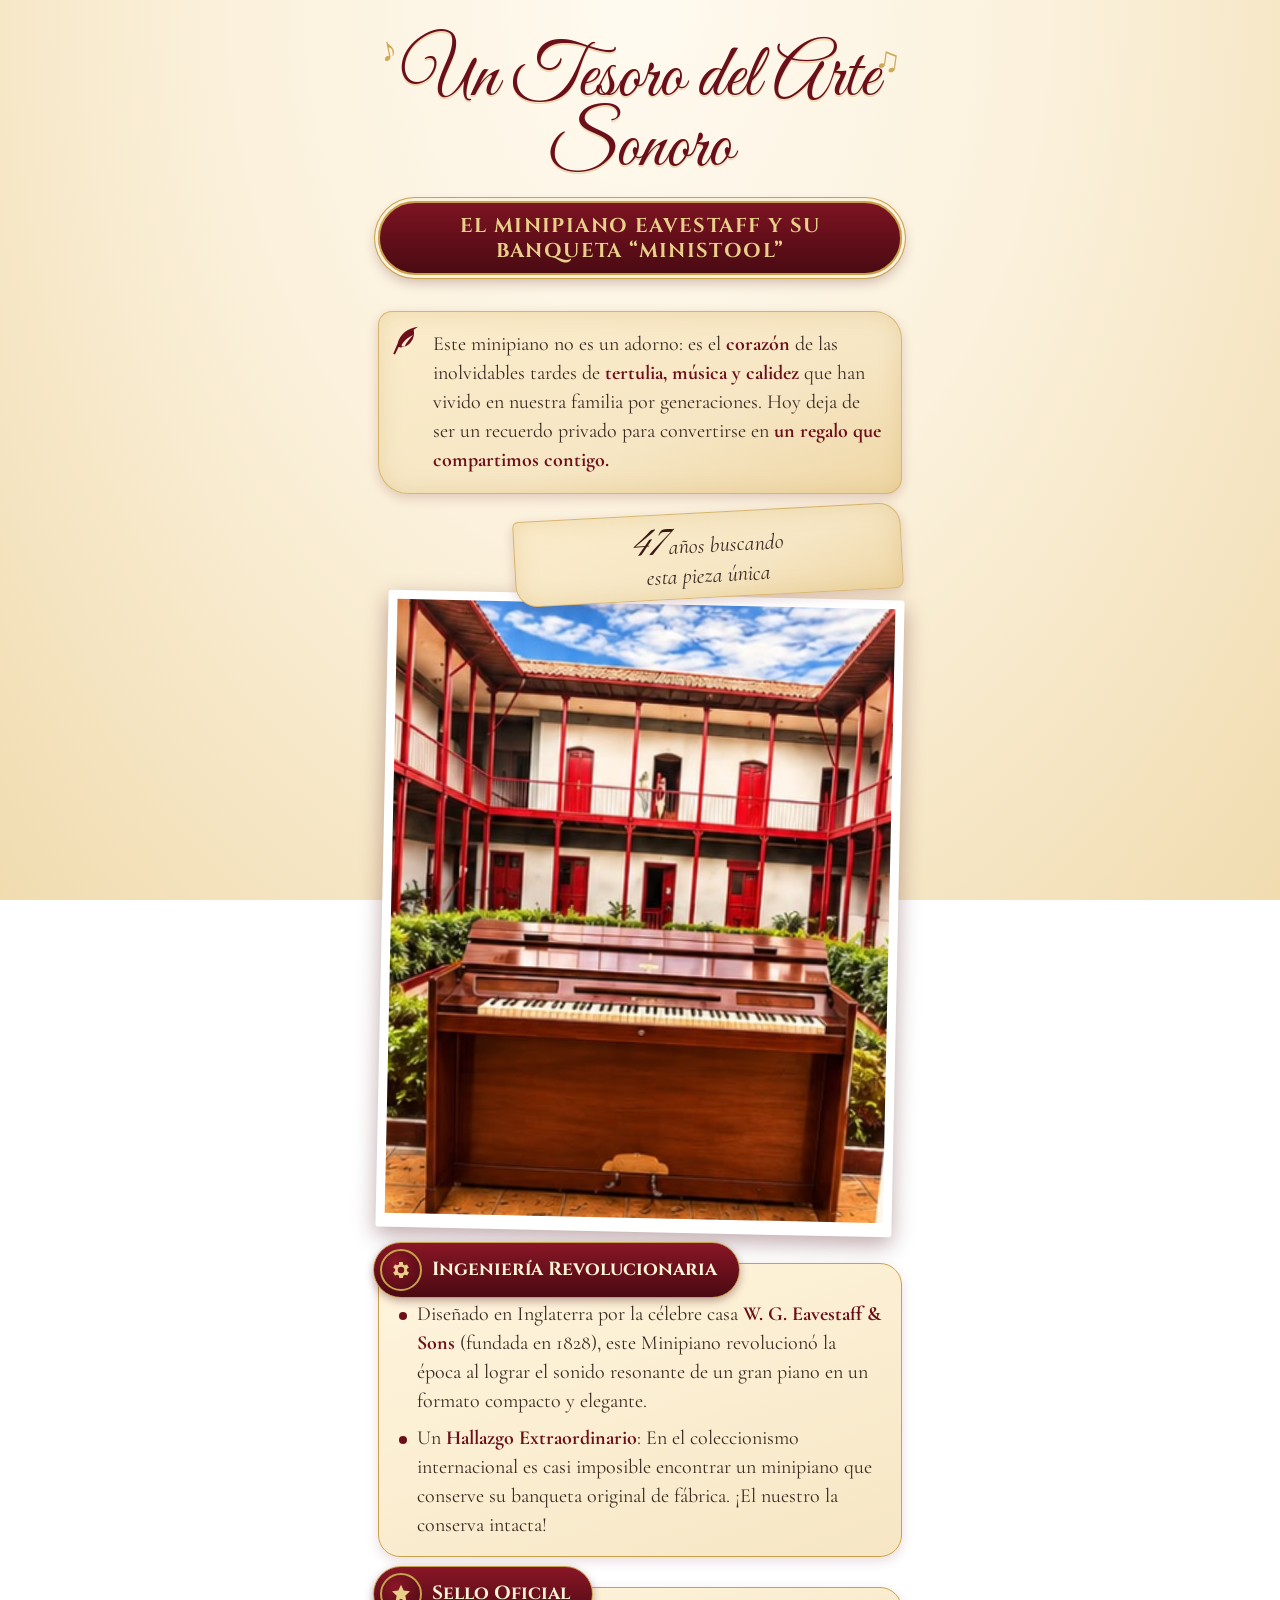
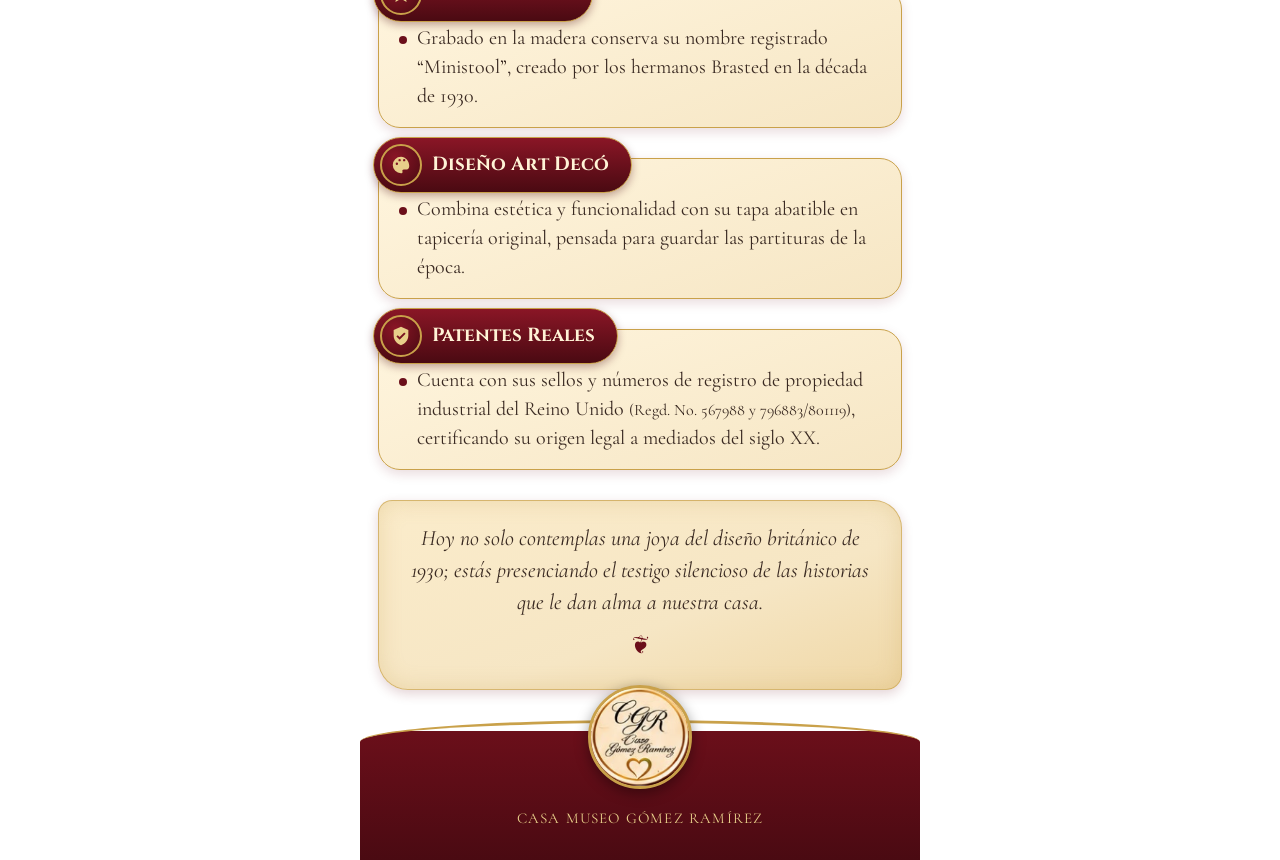
==== piezas/minipiano-eavestaff/index.html @ 602371cf "Añade página del minipiano Eavestaff, Plan.md y QR.md Co-Authored-By: Claude Sonnet 5.5 <noreply@ant" ====
<!doctype html>
<html lang="es">
<head>
<meta charset="utf-8">
<meta name="viewport" content="width=device-width,initial-scale=1,viewport-fit=cover">
<title>Un Tesoro del Arte Sonoro · Minipiano Eavestaff · Casa Museo Gómez Ramírez</title>
<meta name="description" content="El minipiano Eavestaff y su banqueta “Ministool”: 47 años buscando esta pieza única. Casa Museo Gómez Ramírez.">
<meta name="theme-color" content="#6b0f1a">
<meta property="og:title" content="Un Tesoro del Arte Sonoro · Minipiano Eavestaff">
<meta property="og:description" content="47 años buscando esta pieza única. Casa Museo Gómez Ramírez.">
<meta property="og:image" content="foto.png">
<link rel="preconnect" href="https://fonts.googleapis.com">
<link rel="preconnect" href="https://fonts.gstatic.com" crossorigin>
<link href="https://fonts.googleapis.com/css2?family=Cinzel:wght@600;700&family=Cormorant+Garamond:ital,wght@0,500;0,600;1,500;1,600&family=Great+Vibes&display=swap" rel="stylesheet">
<link rel="stylesheet" href="../../assets/estilo.css">
</head>
<body>
<main class="pagina">

  <header class="cabecera">
    <h1 class="titulo">Un Tesoro del Arte Sonoro</h1>
    <span class="subtitulo">El minipiano Eavestaff y su banqueta “Ministool”</span>
  </header>

  <section class="perga intro">
    <svg class="pluma" viewBox="0 0 24 24" fill="currentColor" aria-hidden="true"><path d="M20.5 2C13 3 7.5 7.5 6 14l-3 7 1.2.5 2.6-5.2c1 .3 2 .3 3.2 0 5-1.3 8.5-6 7.5-12.3zM9 14.5c2-3 5-5.4 8-6.7-2.3 2.6-4.5 5-6 8-.7.1-1.4.1-2 0z"/></svg>
    <p>Este minipiano no es un adorno: es el <strong>corazón</strong> de las inolvidables tardes de <strong>tertulia, música y calidez</strong> que han vivido en nuestra familia por generaciones. Hoy deja de ser un recuerdo privado para convertirse en <strong>un regalo que compartimos contigo.</strong></p>
  </section>

  <div class="perga sello-años"><b>47</b> años buscando<br>esta pieza única</div>
  <figure class="foto">
    <img src="foto.png" width="385" height="475" alt="Minipiano Eavestaff de madera color caoba en el patio de la Casa Museo Gómez Ramírez, con balcones rojos al fondo">
  </figure>

  <section class="tarjeta">
    <h2><span class="icono"><svg viewBox="0 0 24 24" aria-hidden="true"><path d="M19.4 13a7.7 7.7 0 0 0 0-2l2.1-1.6-2-3.5-2.5 1a7.6 7.6 0 0 0-1.7-1L15 3.3h-4L10.700 5.900a7.600 7.600 0 0 0-1.700 1l-2.500-1-2 3.500L6.600 11a7.700 7.700 0 0 0 0 2l-2.100 1.600 2 3.500 2.500-1a7.600 7.600 0 0 0 1.700 1l.4 2.600h4l.4-2.600a7.600 7.600 0 0 0 1.700-1l2.500 1 2-3.500zM13 15.500a3.500 3.500 0 1 1 0-7 3.500 3.500 0 0 1 0 7z" transform="translate(-1 0)"/></svg></span>Ingeniería Revolucionaria</h2>
    <ul>
      <li>Diseñado en Inglaterra por la célebre casa <strong>W. G. Eavestaff &amp; Sons</strong> (fundada en 1828), este Minipiano revolucionó la época al lograr el sonido resonante de un gran piano en un formato compacto y elegante.</li>
      <li>Un <strong>Hallazgo Extraordinario</strong>: En el coleccionismo internacional es casi imposible encontrar un minipiano que conserve su banqueta original de fábrica. ¡El nuestro la conserva intacta!</li>
    </ul>
  </section>

  <section class="tarjeta">
    <h2><span class="icono"><svg viewBox="0 0 24 24" aria-hidden="true"><path d="M12 2l2.900 6.300 6.900.8-5.100 4.700 1.400 6.800L12 17.100 5.900 20.600l1.400-6.800L2.200 9.100l6.900-.8z"/></svg></span>Sello Oficial</h2>
    <ul>
      <li>Grabado en la madera conserva su nombre registrado “Ministool”, creado por los hermanos Brasted en la década de 1930.</li>
    </ul>
  </section>

  <section class="tarjeta">
    <h2><span class="icono"><svg viewBox="0 0 24 24" aria-hidden="true"><path d="M12 3a9 9 0 0 0 0 18c1.400 0 2-1 1.600-2-.4-1 .2-2 1.400-2H17a4 4 0 0 0 4-4c0-5-4-10-9-10zM7.500 12a1.300 1.300 0 1 1 0-2.600 1.300 1.300 0 0 1 0 2.600zm3-4a1.300 1.300 0 1 1 0-2.600 1.300 1.300 0 0 1 0 2.600zm5 0a1.300 1.300 0 1 1 0-2.600 1.300 1.300 0 0 1 0 2.600z"/></svg></span>Diseño Art Decó</h2>
    <ul>
      <li>Combina estética y funcionalidad con su tapa abatible en tapicería original, pensada para guardar las partituras de la época.</li>
    </ul>
  </section>

  <section class="tarjeta">
    <h2><span class="icono"><svg viewBox="0 0 24 24" aria-hidden="true"><path d="M12 2L4 5.500v6c0 5 3.400 9.300 8 10.500 4.600-1.200 8-5.500 8-10.500v-6zm-1.500 14L7 12.500l1.400-1.400 2.100 2.100 5-5L17 9.600z"/></svg></span>Patentes Reales</h2>
    <ul>
      <li>Cuenta con sus sellos y números de registro de propiedad industrial del Reino Unido <span class="pequeño">(Regd. No. 567988 y 796883/801119)</span>, certificando su origen legal a mediados del siglo XX.</li>
    </ul>
  </section>

  <section class="perga cierre">
    Hoy no solo contemplas una joya del diseño británico de 1930; estás presenciando el testigo silencioso de las historias que le dan alma a nuestra casa.
  </section>

  <footer class="pie">
    <img src="../../assets/logo-cgr.png" width="136" height="136" alt="Casa Museo Gómez Ramírez">
    <p>Casa Museo Gómez Ramírez</p>
  </footer>
</main>
</body>
</html>
---- assets/estilo.css ----
:root{
  --vino:#6b0f1a; --vino-osc:#4a0a12; --oro:#c9a14a; --oro-cl:#e8cf8a;
  --crema:#fbf1dc; --pergamino:#f6e6c4; --tinta:#3a2a22;
}
*{box-sizing:border-box;margin:0;padding:0}
html{-webkit-text-size-adjust:100%}
body{
  font-family:"Cormorant Garamond","Playfair Display",Georgia,serif;
  font-size:19px;line-height:1.45;color:var(--tinta);
  background:radial-gradient(ellipse at top,#fffaf0 0%,var(--crema) 45%,#f1dcb0 100%) fixed;
  min-height:100vh;overflow-x:hidden;
}
.pagina{max-width:560px;margin:0 auto;padding:0 18px 0;position:relative}

/* Encabezado */
.cabecera{text-align:center;padding:34px 0 18px;position:relative}
.cabecera::before,.cabecera::after{
  content:"♪";position:absolute;color:var(--oro);font-size:34px;opacity:.9}
.cabecera::before{left:2px;top:16px;transform:rotate(-12deg)}
.cabecera::after{content:"♫";right:2px;top:26px;transform:rotate(8deg)}
.titulo{
  font-family:"Great Vibes","Pinyon Script",cursive;font-weight:400;
  font-size:clamp(46px,15vw,74px);line-height:.95;color:var(--vino);
  text-shadow:0 2px 0 rgba(201,161,74,.35);
}
.subtitulo{
  display:block;margin:16px auto 0;padding:10px 16px;
  font-family:"Cinzel","Playfair Display",Georgia,serif;font-weight:700;
  font-size:clamp(14px,4.4vw,20px);letter-spacing:.07em;line-height:1.25;
  color:var(--oro-cl);text-transform:uppercase;
  background:linear-gradient(180deg,#7d1422,var(--vino-osc));
  border:2px solid var(--oro);border-radius:40px;
  box-shadow:0 0 0 3px var(--crema),0 0 0 4px var(--oro),0 6px 14px rgba(74,10,18,.3);
}

/* Pergaminos */
.perga{
  position:relative;background:linear-gradient(160deg,#fbeccb,var(--pergamino) 60%,#efd7a6);
  border:1px solid rgba(201,161,74,.7);border-radius:14px 28px 16px 30px;
  padding:18px 20px;margin:18px 0;
  box-shadow:0 4px 12px rgba(107,15,26,.18),inset 0 0 22px rgba(201,161,74,.25);
}
.perga strong{color:var(--vino)}
.intro{padding-left:54px}
.pluma{position:absolute;left:10px;top:12px;width:34px;height:auto;color:var(--vino)}

/* Foto */
.foto{
  background:#fff;padding:9px 9px 14px;margin:24px 4px 6px;
  box-shadow:0 8px 22px rgba(74,10,18,.35);transform:rotate(1.2deg);
  border-radius:3px;position:relative;
}
.foto img{display:block;width:100%;height:auto}
.sello-años{
  position:relative;z-index:2;margin:0 0 -22px auto;width:74%;border-radius:6px 22px 8px 22px;
  transform:rotate(-3deg);text-align:center;padding:10px 14px;
  font-family:"Cormorant Garamond",serif;font-style:italic;font-size:22px;line-height:1.1;
}
.sello-años b{font-family:"Great Vibes",cursive;font-weight:400;font-size:44px;color:#3a1a14;line-height:.9}
.sello-años{margin-bottom:-26px}

/* Tarjetas con icono */
.tarjeta{
  position:relative;margin:30px 0 0;padding:26px 18px 16px 18px;
  background:linear-gradient(160deg,#fff5de,var(--pergamino));
  border:1.5px solid var(--oro);border-radius:22px;
  box-shadow:0 4px 12px rgba(107,15,26,.15);
}
.tarjeta h2{
  display:inline-flex;align-items:center;gap:10px;
  position:absolute;top:-22px;left:-6px;
  font-family:"Cinzel","Playfair Display",serif;font-weight:700;
  font-size:19px;color:#fff3d6;padding:6px 22px 6px 6px;border-radius:40px;
  background:linear-gradient(180deg,#8a1626,var(--vino-osc));
  border:1.5px solid var(--oro);box-shadow:0 3px 8px rgba(74,10,18,.35);
}
.icono{
  width:42px;height:42px;border-radius:50%;flex:none;display:grid;place-items:center;
  background:radial-gradient(circle at 35% 30%,#8a1626,var(--vino-osc));
  border:2px solid var(--oro);
}
.icono svg{width:22px;height:22px;fill:var(--oro-cl)}
.tarjeta ul{list-style:none;margin-top:10px}
.tarjeta li{position:relative;padding-left:20px;margin-top:8px}
.tarjeta li::before{content:"";position:absolute;left:2px;top:.6em;width:8px;height:8px;border-radius:50%;background:var(--vino)}
.tarjeta li strong{color:var(--vino)}
.pequeño{font-size:16px}

/* Cierre */
.cierre{text-align:center;font-style:italic;font-size:22px;margin-top:30px;padding:22px 22px 26px}
.cierre::after{content:"❦";display:block;color:var(--vino);font-style:normal;margin-top:10px;font-size:24px}

/* Pie */
.pie{
  margin:30px -18px 0;padding:46px 18px 30px;text-align:center;position:relative;
  background:linear-gradient(180deg,transparent 0,transparent 8px,var(--vino) 8px,var(--vino-osc) 100%);
  border-top:3px solid var(--oro);border-radius:50% 50% 0 0 / 22px 22px 0 0;
}
.pie img{
  width:104px;height:104px;border-radius:50%;object-fit:cover;margin-top:-86px;
  border:3px solid var(--oro);box-shadow:0 4px 14px rgba(0,0,0,.4);background:var(--crema);
}
.pie p{color:var(--oro-cl);font-size:15px;letter-spacing:.08em;margin-top:10px;text-transform:uppercase}

@media (min-width:600px){
  body{font-size:20px}
  .pagina{padding-top:10px}
}
@media (prefers-reduced-motion:no-preference){
  .foto{transition:transform .4s}
  .foto:hover{transform:rotate(0)}
}
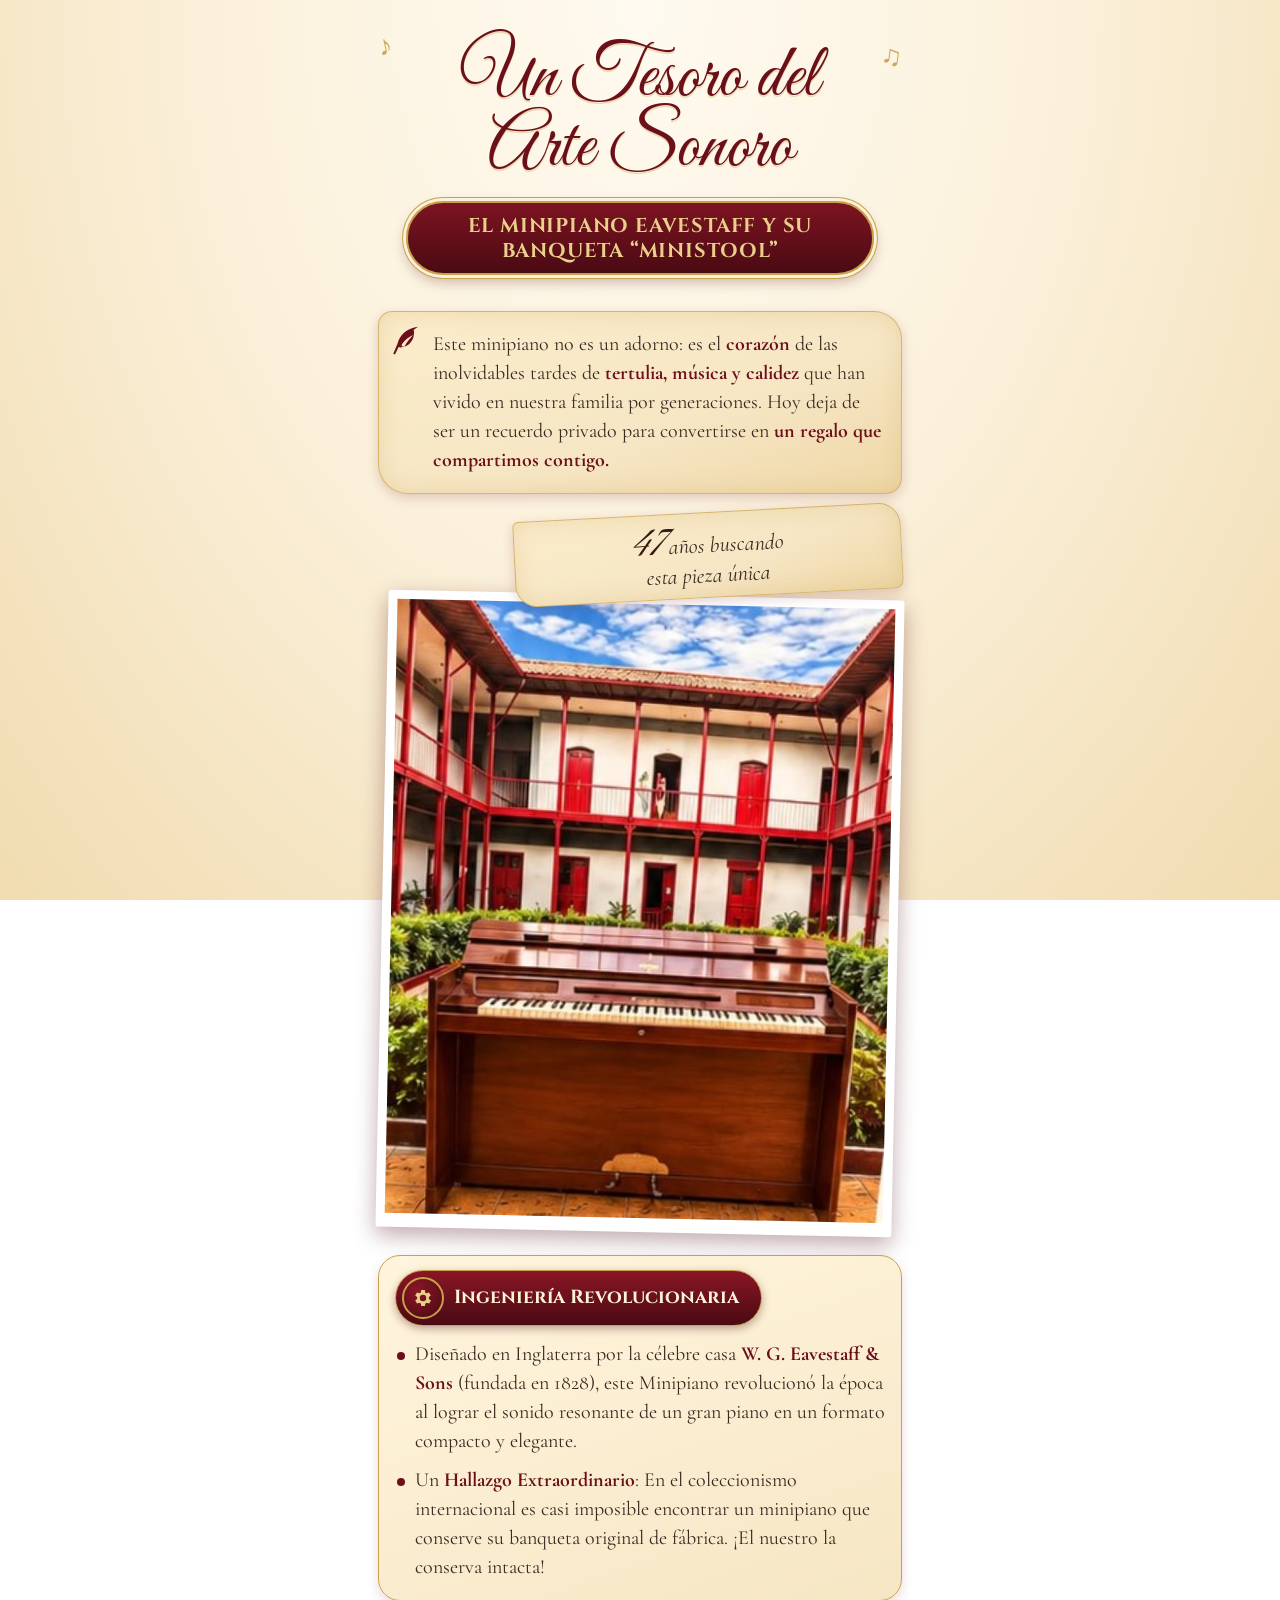
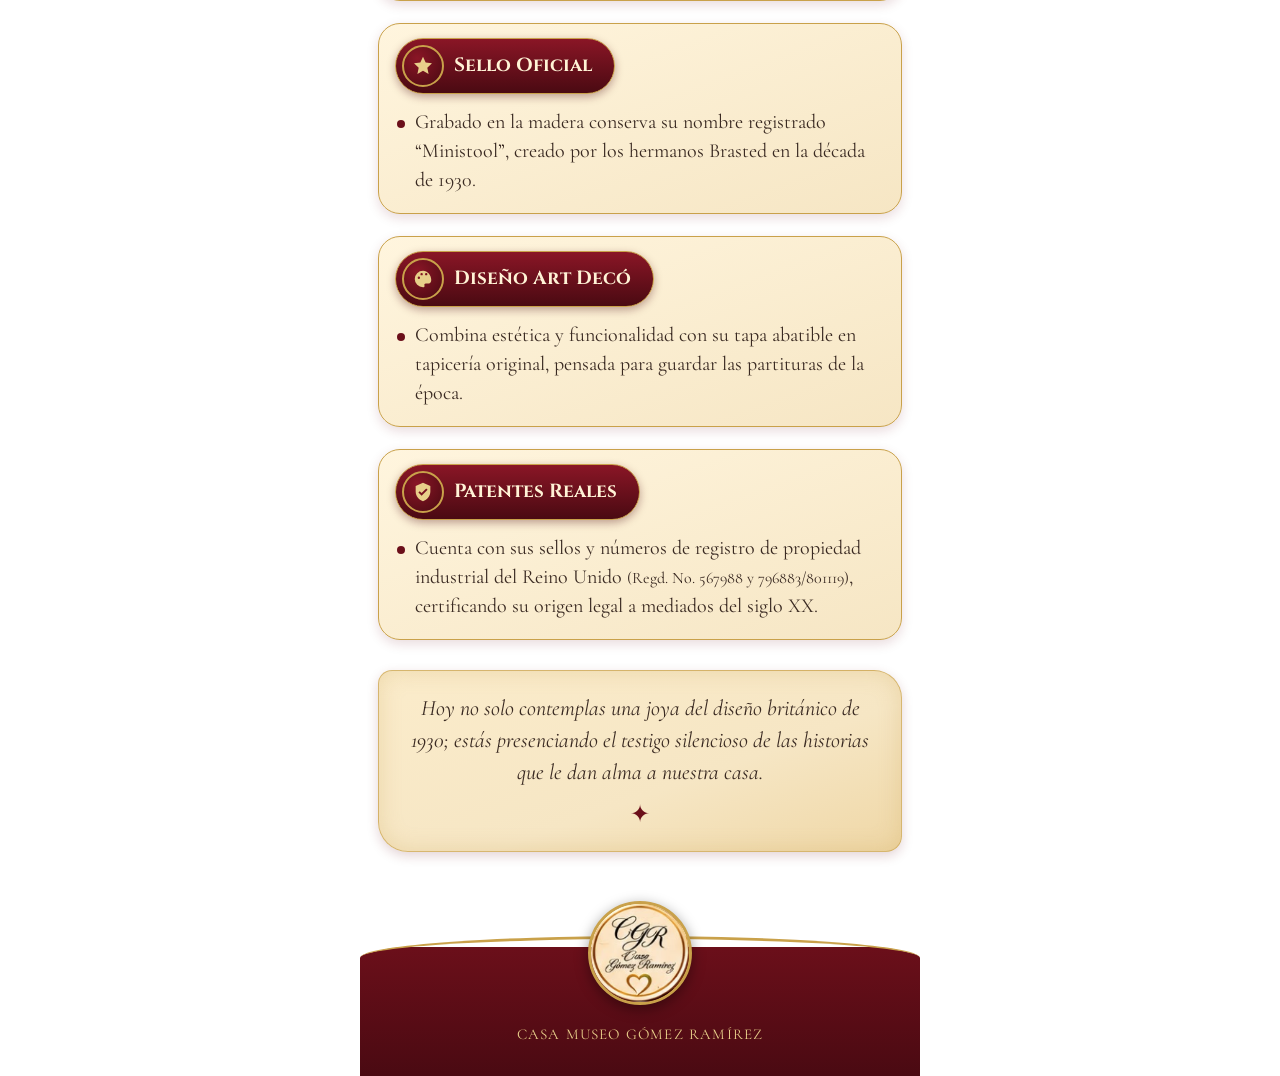
==== commit 79100319: "Corrige solape de títulos de tarjeta y documenta el flujo para nuevas piezas Añade README, plantilla" ====
--- a/piezas/minipiano-eavestaff/index.html
+++ b/piezas/minipiano-eavestaff/index.html
@@ -8,7 +8,11 @@
 <meta name="theme-color" content="#6b0f1a">
 <meta property="og:title" content="Un Tesoro del Arte Sonoro · Minipiano Eavestaff">
 <meta property="og:description" content="47 años buscando esta pieza única. Casa Museo Gómez Ramírez.">
-<meta property="og:image" content="foto.png">
+<meta property="og:image" content="https://casamuseogomezramirez.github.io/QR-Piezas/piezas/minipiano-eavestaff/foto.jpg">
+<meta property="og:type" content="article">
+<meta property="og:url" content="https://casamuseogomezramirez.github.io/QR-Piezas/piezas/minipiano-eavestaff/">
+<link rel="canonical" href="https://casamuseogomezramirez.github.io/QR-Piezas/piezas/minipiano-eavestaff/">
+<link rel="icon" href="../../assets/logo-cgr.png">
 <link rel="preconnect" href="https://fonts.googleapis.com">
 <link rel="preconnect" href="https://fonts.gstatic.com" crossorigin>
 <link href="https://fonts.googleapis.com/css2?family=Cinzel:wght@600;700&family=Cormorant+Garamond:ital,wght@0,500;0,600;1,500;1,600&family=Great+Vibes&display=swap" rel="stylesheet">
@@ -29,7 +33,7 @@
 
   <div class="perga sello-años"><b>47</b> años buscando<br>esta pieza única</div>
   <figure class="foto">
-    <img src="foto.png" width="385" height="475" alt="Minipiano Eavestaff de madera color caoba en el patio de la Casa Museo Gómez Ramírez, con balcones rojos al fondo">
+    <img src="foto.jpg" width="385" height="475" alt="Minipiano Eavestaff de madera color caoba en el patio de la Casa Museo Gómez Ramírez, con balcones rojos al fondo">
   </figure>
 
   <section class="tarjeta">
--- a/assets/estilo.css
+++ b/assets/estilo.css
@@ -13,20 +13,20 @@
 .pagina{max-width:560px;margin:0 auto;padding:0 18px 0;position:relative}
 
 /* Encabezado */
-.cabecera{text-align:center;padding:34px 0 18px;position:relative}
+.cabecera{text-align:center;padding:34px 28px 18px;position:relative}
 .cabecera::before,.cabecera::after{
-  content:"♪";position:absolute;color:var(--oro);font-size:34px;opacity:.9}
-.cabecera::before{left:2px;top:16px;transform:rotate(-12deg)}
-.cabecera::after{content:"♫";right:2px;top:26px;transform:rotate(8deg)}
+  content:"♪";position:absolute;color:var(--oro);font-size:28px;opacity:.9}
+.cabecera::before{left:0;top:16px;transform:rotate(-12deg)}
+.cabecera::after{content:"♫";right:0;top:26px;transform:rotate(8deg)}
 .titulo{
   font-family:"Great Vibes","Pinyon Script",cursive;font-weight:400;
-  font-size:clamp(46px,15vw,74px);line-height:.95;color:var(--vino);
+  font-size:clamp(38px,12.5vw,74px);line-height:.95;color:var(--vino);
   text-shadow:0 2px 0 rgba(201,161,74,.35);
 }
 .subtitulo{
-  display:block;margin:16px auto 0;padding:10px 16px;
+  display:block;margin:16px auto 0;padding:10px 12px;
   font-family:"Cinzel","Playfair Display",Georgia,serif;font-weight:700;
-  font-size:clamp(14px,4.4vw,20px);letter-spacing:.07em;line-height:1.25;
+  font-size:clamp(13px,4.2vw,20px);letter-spacing:.04em;line-height:1.25;
   color:var(--oro-cl);text-transform:uppercase;
   background:linear-gradient(180deg,#7d1422,var(--vino-osc));
   border:2px solid var(--oro);border-radius:40px;
@@ -61,16 +61,17 @@
 
 /* Tarjetas con icono */
 .tarjeta{
-  position:relative;margin:30px 0 0;padding:26px 18px 16px 18px;
+  position:relative;margin:22px 0 0;padding:14px 16px 18px;
   background:linear-gradient(160deg,#fff5de,var(--pergamino));
   border:1.5px solid var(--oro);border-radius:22px;
   box-shadow:0 4px 12px rgba(107,15,26,.15);
 }
 .tarjeta h2{
-  display:inline-flex;align-items:center;gap:10px;
-  position:absolute;top:-22px;left:-6px;
+  /* El título vive DENTRO de la tarjeta, en el flujo normal: nunca se solapa con el texto. */
+  display:flex;align-items:center;gap:10px;width:fit-content;max-width:100%;
+  margin:0 0 14px;
   font-family:"Cinzel","Playfair Display",serif;font-weight:700;
-  font-size:19px;color:#fff3d6;padding:6px 22px 6px 6px;border-radius:40px;
+  font-size:clamp(16px,4.6vw,19px);line-height:1.15;color:#fff3d6;padding:6px 22px 6px 6px;border-radius:40px;
   background:linear-gradient(180deg,#8a1626,var(--vino-osc));
   border:1.5px solid var(--oro);box-shadow:0 3px 8px rgba(74,10,18,.35);
 }
@@ -80,19 +81,20 @@
   border:2px solid var(--oro);
 }
 .icono svg{width:22px;height:22px;fill:var(--oro-cl)}
-.tarjeta ul{list-style:none;margin-top:10px}
-.tarjeta li{position:relative;padding-left:20px;margin-top:8px}
+.tarjeta ul{list-style:none;margin:0}
+.tarjeta li{position:relative;padding-left:20px}
+.tarjeta li+li{margin-top:10px}
 .tarjeta li::before{content:"";position:absolute;left:2px;top:.6em;width:8px;height:8px;border-radius:50%;background:var(--vino)}
 .tarjeta li strong{color:var(--vino)}
 .pequeño{font-size:16px}
 
 /* Cierre */
-.cierre{text-align:center;font-style:italic;font-size:22px;margin-top:30px;padding:22px 22px 26px}
-.cierre::after{content:"❦";display:block;color:var(--vino);font-style:normal;margin-top:10px;font-size:24px}
+.cierre{text-align:center;font-style:italic;font-size:22px;margin-top:30px;padding:22px 22px 18px}
+.cierre::after{content:"✦";display:block;color:var(--vino);font-style:normal;margin-top:10px;font-size:24px}
 
 /* Pie */
 .pie{
-  margin:30px -18px 0;padding:46px 18px 30px;text-align:center;position:relative;
+  margin:84px -18px 0;padding:46px 18px 30px;text-align:center;position:relative;
   background:linear-gradient(180deg,transparent 0,transparent 8px,var(--vino) 8px,var(--vino-osc) 100%);
   border-top:3px solid var(--oro);border-radius:50% 50% 0 0 / 22px 22px 0 0;
 }
